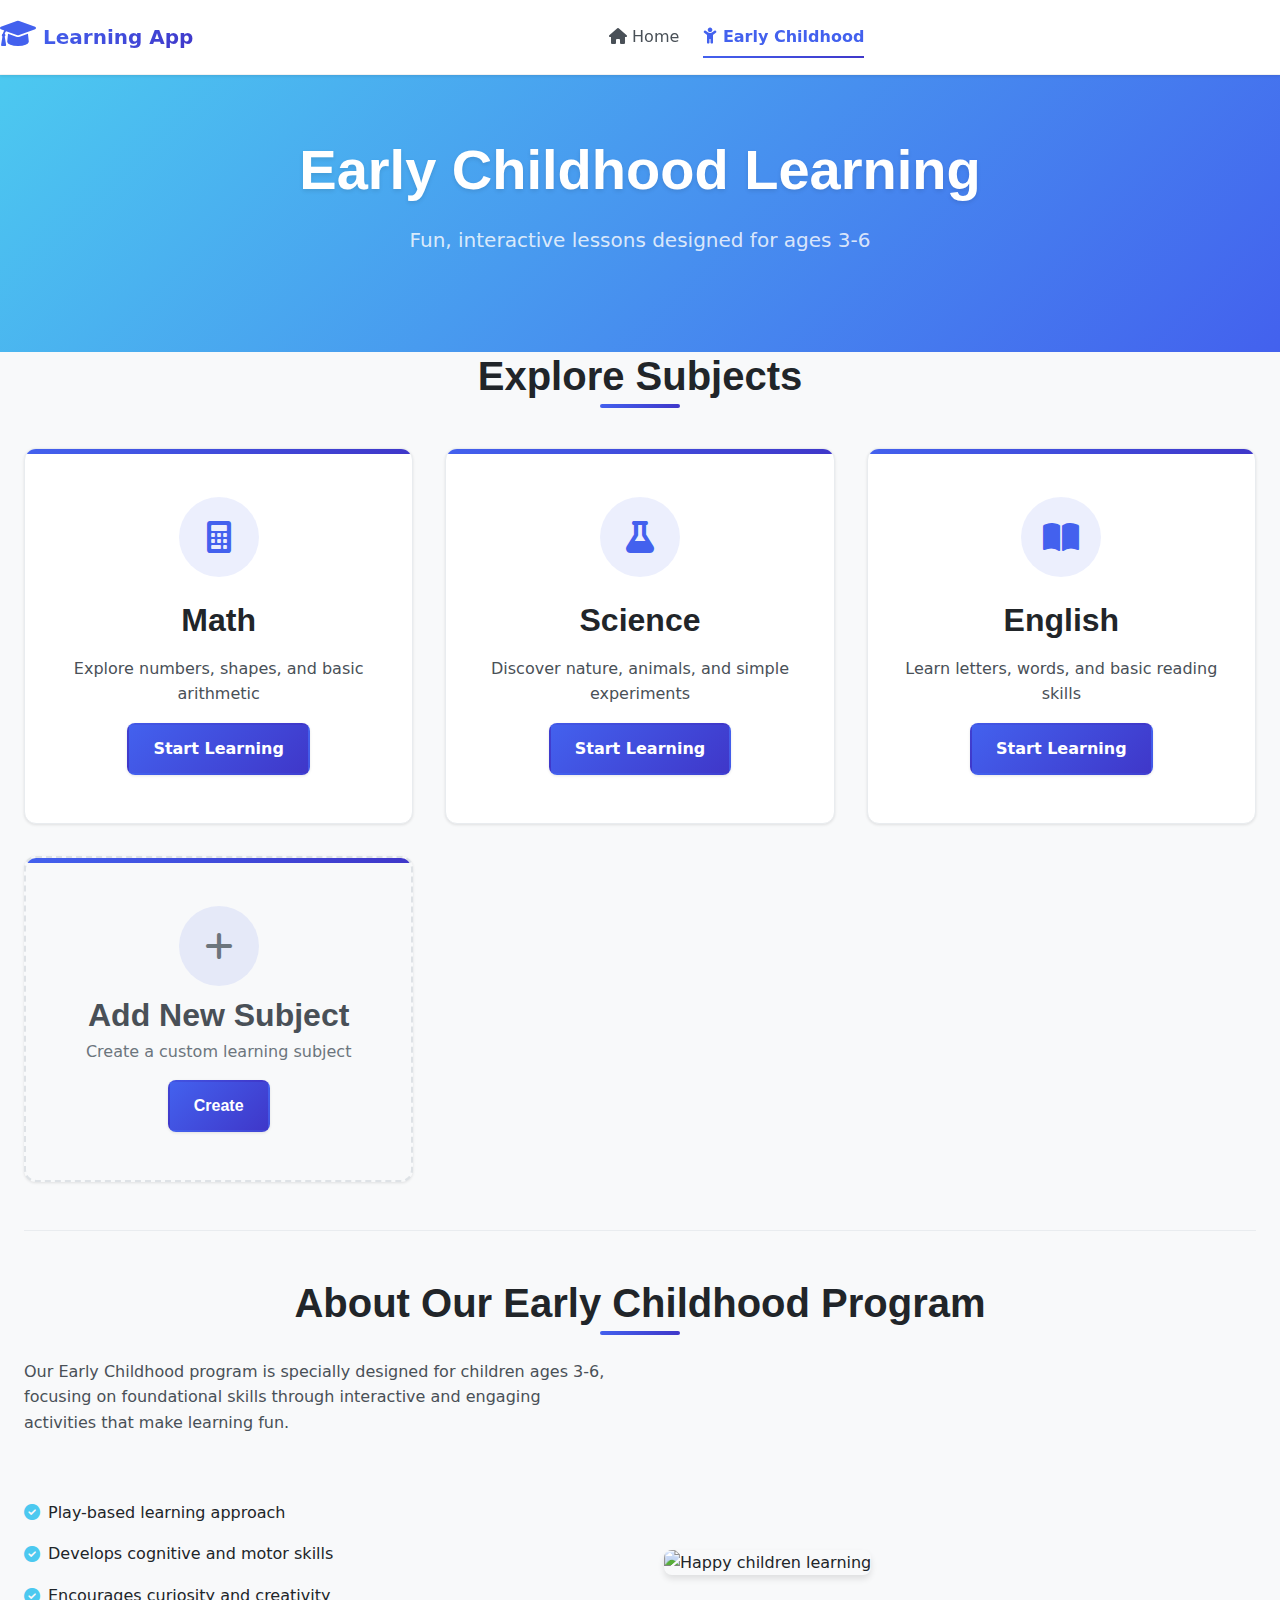
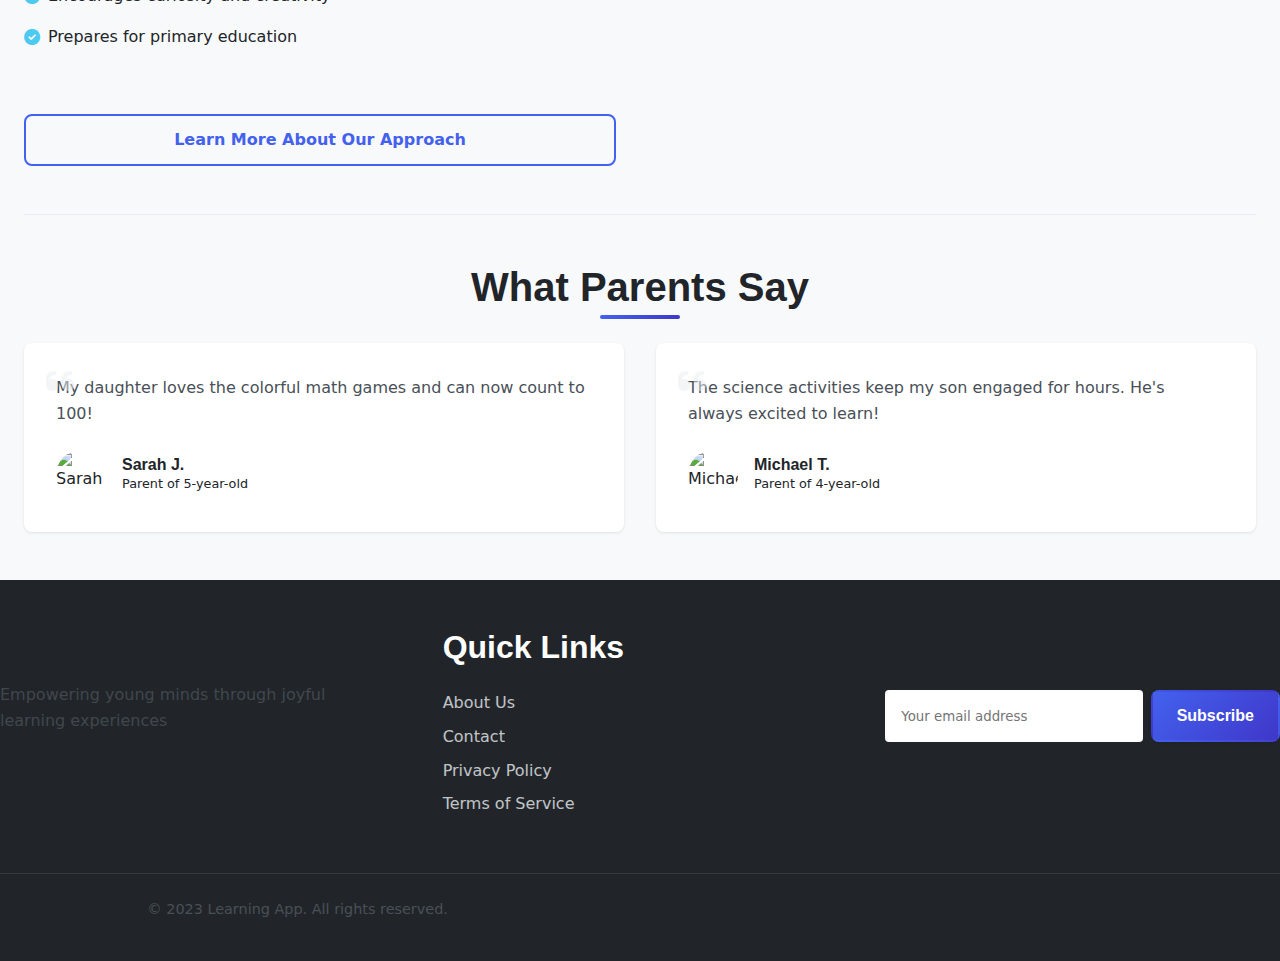
==== levels/early-childhood.html @ 5a303c53 "Add files via upload" ====
<!DOCTYPE html>
<html lang="en">
<head>
  <meta charset="UTF-8">
  <meta name="viewport" content="width=device-width, initial-scale=1.0">
  <title>Early Childhood | Learning App</title>
  <link rel="stylesheet" href="../css/style.css">
  <link rel="stylesheet" href="https://cdnjs.cloudflare.com/ajax/libs/font-awesome/6.0.0/css/all.min.css">
  <link rel="icon" href="../assets/images/favicon.ico" type="image/x-icon">
  <style>
    /* Add Subject Card Styles */
    #add-subject-card {
      background-color: #f8f9fa;
      border: 2px dashed #dee2e6;
      cursor: pointer;
      transition: all 0.3s ease;
      display: flex;
      flex-direction: column;
      align-items: center;
      justify-content: center;
      text-align: center;
    }

    #add-subject-card:hover {
      background-color: #e9ecef;
      border-color: #adb5bd;
      transform: scale(1.02);
    }

    #add-subject-card .card-icon {
      color: #6c757d;
      font-size: 2rem;
      margin-bottom: 10px;
    }

    #add-subject-card h3 {
      color: #495057;
      margin-bottom: 5px;
    }

    #add-subject-card p {
      color: #6c757d;
      margin-bottom: 15px;
    }

    /* Modal Styles */
    .modal {
      position: fixed;
      top: 0;
      left: 0;
      width: 100%;
      height: 100%;
      background: rgba(0,0,0,0.8);
      display: flex;
      align-items: center;
      justify-content: center;
      z-index: 1000;
      opacity: 0;
      visibility: hidden;
      transition: all 0.3s ease;
    }
    
    .modal.active {
      opacity: 1;
      visibility: visible;
    }
    
    .modal-content {
      width: 90%;
      max-width: 500px;
      background: white;
      border-radius: 10px;
      padding: 25px;
      position: relative;
      box-shadow: 0 5px 20px rgba(0,0,0,0.2);
    }
    
    .close-modal {
      position: absolute;
      top: 15px;
      right: 15px;
      font-size: 1.5rem;
      cursor: pointer;
      color: #666;
      transition: color 0.2s;
    }
    
    .close-modal:hover {
      color: #333;
    }
    
    .modal-form .form-group {
      margin-bottom: 1.5rem;
    }
    
    .modal-form label {
      display: block;
      margin-bottom: 0.5rem;
      font-weight: 600;
      color: #333;
    }
    
    .modal-form .form-control {
      width: 100%;
      padding: 10px;
      border: 1px solid #ddd;
      border-radius: 6px;
      font-size: 1rem;
      transition: border-color 0.3s;
    }
    
    .modal-form .form-control:focus {
      border-color: #4361ee;
      outline: none;
      box-shadow: 0 0 0 3px rgba(67, 97, 238, 0.1);
    }
    
    .modal-form .form-actions {
      display: flex;
      justify-content: flex-end;
      gap: 10px;
      margin-top: 2rem;
    }
    
    /* Color input styling */
    input[type="color"] {
      width: 60px;
      height: 40px;
      padding: 2px;
      border-radius: 6px;
      cursor: pointer;
    }
    
    /* Help text */
    .help-text {
      font-size: 0.8rem;
      color: #6c757d;
      margin-top: 5px;
      display: block;
    }
    
    /* Icon preview */
    #icon-preview {
      font-size: 1.5rem;
      margin-left: 10px;
      vertical-align: middle;
      color: #4361ee;
    }

    /* Delete button styles */
    .subject-card {
      position: relative;
    }
    
    .delete-subject-btn {
      position: absolute;
      top: 10px;
      right: 10px;
      background: rgba(255, 0, 0, 0.8);
      color: white;
      border: none;
      border-radius: 50%;
      width: 25px;
      height: 25px;
      font-size: 12px;
      cursor: pointer;
      display: flex;
      align-items: center;
      justify-content: center;
      opacity: 0;
      transition: opacity 0.3s ease;
    }
    
    .subject-card:hover .delete-subject-btn {
      opacity: 1;
    }
    
    .delete-subject-btn:hover {
      background: rgba(255, 0, 0, 1);
    }
      /* Edit button styles */
  .edit-subject-btn {
    position: absolute;
    top: 10px;
    right: 45px;
    background: rgba(0, 123, 255, 0.8);
    color: white;
    border: none;
    border-radius: 50%;
    width: 25px;
    height: 25px;
    font-size: 12px;
    cursor: pointer;
    display: flex;
    align-items: center;
    justify-content: center;
    opacity: 0;
    transition: opacity 0.3s ease;
  }
  
  .subject-card:hover .edit-subject-btn {
    opacity: 1;
  }
  
  .edit-subject-btn:hover {
    background: rgba(0, 123, 255, 1);
  }
    /* Confirmation modal styles */
    .confirmation-modal {
      text-align: center;
    }
    
    .confirmation-modal .modal-actions {
      display: flex;
      justify-content: center;
      gap: 15px;
      margin-top: 20px;
    }

    /* Danger button */
    .btn-danger {
      background-color: #dc3545;
      color: white;
      border: 1px solid #dc3545;
    }

    .btn-danger:hover {
      background-color: #bb2d3b;
      border-color: #b02a37;
    }
  </style>
</head>
<body>
  <!-- Navigation Bar -->
  <nav class="main-nav">
    <div class="nav-container">
      <div class="nav-brand">
        <a href="../index.html">
          <i class="fas fa-graduation-cap logo-icon"></i>
          <span class="logo-text">Learning App</span>
        </a>
      </div>
      <div class="nav-links">
        <a href="../index.html"><i class="fas fa-home"></i> Home</a>
        <a href="early-childhood.html" class="active"><i class="fas fa-child"></i> Early Childhood</a>
      </div>
      <div class="auth-buttons">
        <span id="user-greeting"></span>
        <button id="logout-btn" class="btn btn-outline">
          <i class="fas fa-sign-out-alt"></i> Logout
        </button>
      </div>
    </div>
  </nav>

  <!-- Hero Section -->
  <section class="hero hero-early-childhood">
    <div class="hero-content">
      <h1>Early Childhood Learning</h1>
      <p class="hero-subtitle">Fun, interactive lessons designed for ages 3-6</p>
    </div>
  </section>

  <!-- Main Content -->
  <main class="container">
    <section class="education-subjects">
      <h2 class="section-title">Explore Subjects</h2>
      <div class="subject-grid">
        <!-- Default Subjects -->
        <a href="subject-viewer.html?subject=math" class="subject-card">
          <div class="card-icon">
            <i class="fas fa-calculator"></i>
          </div>
          <h3>Math</h3>
          <p>Explore numbers, shapes, and basic arithmetic</p>
          <span class="btn btn-primary">Start Learning</span>
        </a>

        <a href="subject-viewer.html?subject=science" class="subject-card">
          <div class="card-icon">
            <i class="fas fa-flask"></i>
          </div>
          <h3>Science</h3>
          <p>Discover nature, animals, and simple experiments</p>
          <span class="btn btn-primary">Start Learning</span>
        </a>

        <a href="subject-viewer.html?subject=english" class="subject-card">
          <div class="card-icon">
            <i class="fas fa-book-open"></i>
          </div>
          <h3>English</h3>
          <p>Learn letters, words, and basic reading skills</p>
          <span class="btn btn-primary">Start Learning</span>
        </a>

        <!-- Add New Subject Card -->
        <div class="subject-card" id="add-subject-card">
          <div class="card-icon">
            <i class="fas fa-plus"></i>
          </div>
          <h3>Add New Subject</h3>
          <p>Create a custom learning subject</p>
          <button class="btn btn-primary" id="add-subject-btn">Create</button>
        </div>
      </div>
    </section>

    <section class="age-group-info">
      <h2 class="section-title">About Our Early Childhood Program</h2>
      <div class="info-content">
        <div class="info-text">
          <p>Our Early Childhood program is specially designed for children ages 3-6, focusing on foundational skills through interactive and engaging activities that make learning fun.</p>
          <ul class="benefits-list">
            <li><i class="fas fa-check-circle"></i> Play-based learning approach</li>
            <li><i class="fas fa-check-circle"></i> Develops cognitive and motor skills</li>
            <li><i class="fas fa-check-circle"></i> Encourages curiosity and creativity</li>
            <li><i class="fas fa-check-circle"></i> Prepares for primary education</li>
          </ul>
          <a href="../about.html" class="btn btn-outline">Learn More About Our Approach</a>
        </div>
        <div class="info-image">
          <img src="../assets/images/earlychild.jpg" alt="Happy children learning" loading="lazy">
        </div>
      </div>
    </section>

    <section class="testimonials">
      <h2 class="section-title">What Parents Say</h2>
      <div class="testimonial-grid">
        <div class="testimonial-card">
          <div class="testimonial-content">
            <i class="fas fa-quote-left quote-icon"></i>
            <p>My daughter loves the colorful math games and can now count to 100!</p>
          </div>
          <div class="testimonial-author">
            <img src="../assets/images/parent1.jpg" alt="Sarah J." loading="lazy">
            <div>
              <h4>Sarah J.</h4>
              <p>Parent of 5-year-old</p>
            </div>
          </div>
        </div>
        <div class="testimonial-card">
          <div class="testimonial-content">
            <i class="fas fa-quote-left quote-icon"></i>
            <p>The science activities keep my son engaged for hours. He's always excited to learn!</p>
          </div>
          <div class="testimonial-author">
            <img src="../assets/images/parent2.jpg" alt="Michael T." loading="lazy">
            <div>
              <h4>Michael T.</h4>
              <p>Parent of 4-year-old</p>
            </div>
          </div>
        </div>
      </div>
    </section>
  </main>

  <!-- Footer -->
  <footer class="main-footer">
    <div class="footer-container">
      <div class="footer-about">
        <h3>Learning App</h3>
        <p>Empowering young minds through joyful learning experiences</p>
      </div>
      <div class="footer-links">
        <h3>Quick Links</h3>
        <ul>
          <li><a href="../about.html">About Us</a></li>
          <li><a href="../contact.html">Contact</a></li>
          <li><a href="../privacy.html">Privacy Policy</a></li>
          <li><a href="../terms.html">Terms of Service</a></li>
        </ul>
      </div>
      <div class="footer-newsletter">
        <h3>Stay Updated</h3>
        <form class="newsletter-form">
          <input type="email" placeholder="Your email address" required>
          <button type="submit" class="btn btn-primary">Subscribe</button>
        </form>
      </div>
    </div>
    <div class="footer-bottom">
      <p>&copy; 2023 Learning App. All rights reserved.</p>
    </div>
  </footer>

  <!-- New Subject Modal -->
  <div class="modal" id="new-subject-modal">
    <div class="modal-content">
      <span class="close-modal">&times;</span>
      <h3>Create New Subject</h3>
      <form id="subject-form" class="modal-form">
        <div class="form-group">
          <label for="subject-name">Subject Name</label>
          <input type="text" id="subject-name" class="form-control" required placeholder="e.g., Music, Art, Geography">
        </div>
        <div class="form-group">
          <label for="subject-description">Description</label>
          <textarea id="subject-description" class="form-control" rows="3" required placeholder="Brief description of what this subject covers"></textarea>
        </div>
        <div class="form-group">
          <label for="subject-icon">Icon 
            <span id="icon-preview"></span>
          </label>
          <input type="text" id="subject-icon" class="form-control" required placeholder="fas fa-music" value="fas fa-star">
          <span class="help-text">Enter a Font Awesome icon class (e.g., fas fa-music, fas fa-paint-brush)</span>
        </div>
        <div class="form-group">
          <label for="subject-color">Theme Color</label>
          <div style="display: flex; align-items: center; gap: 10px;">
            <input type="color" id="subject-color" class="form-control" value="#4361ee">
            <span id="color-value">#4361ee</span>
          </div>
        </div>
        <div class="form-group">
          <label for="subject-thumbnail">Thumbnail Image (Optional)</label>
          <input type="file" id="subject-thumbnail" class="form-control" accept="image/*">
          <span class="help-text">Recommended size: 800x400 pixels</span>
        </div>
        <div class="form-actions">
          <button type="button" id="cancel-subject" class="btn btn-outline">Cancel</button>
          <button type="submit" class="btn btn-primary">Create Subject</button>
        </div>
      </form>
    </div>
  </div>

  <!-- Confirmation Modal -->
  <div class="modal" id="confirmation-modal">
    <div class="modal-content confirmation-modal">
      <h3>Delete Subject</h3>
      <p>Are you sure you want to delete this subject? This action cannot be undone.</p>
      <div class="modal-actions">
        <button id="confirm-delete" class="btn btn-danger">Delete</button>
        <button id="cancel-delete" class="btn btn-outline">Cancel</button>
      </div>
    </div>
  </div>

  <script>
    document.addEventListener('DOMContentLoaded', function() {
      // User authentication
      const currentUser = JSON.parse(localStorage.getItem('currentUser')) || { username: 'Guest' };
      const greeting = document.getElementById('user-greeting');
      
      if (currentUser.username !== 'Guest') {
        greeting.innerHTML = `<i class="fas fa-user"></i> Welcome, ${currentUser.username}!`;
      } else {
        document.getElementById('logout-btn').style.display = 'none';
      }
      
      // Logout functionality
      document.getElementById('logout-btn').addEventListener('click', function() {
        localStorage.removeItem('currentUser');
        window.location.href = '../index.html';
      });

      // Load custom subjects
      loadCustomSubjects();

      // New Subject Modal Functionality
      const newSubjectModal = document.getElementById('new-subject-modal');
      const subjectForm = document.getElementById('subject-form');
      
      // Open modal
      document.getElementById('add-subject-btn').addEventListener('click', function() {
        newSubjectModal.classList.add('active');
      });
      
      // Close modal
      document.getElementById('cancel-subject').addEventListener('click', function() {
        newSubjectModal.classList.remove('active');
      });
      
      document.querySelector('.close-modal').addEventListener('click', function() {
        newSubjectModal.classList.remove('active');
      });
      
      // Icon preview
      const iconInput = document.getElementById('subject-icon');
      const iconPreview = document.getElementById('icon-preview');
      
      iconInput.addEventListener('input', function() {
        iconPreview.className = this.value;
      });
      
      // Initialize icon preview
      iconPreview.className = iconInput.value;
      
      // Color value display
      const colorInput = document.getElementById('subject-color');
      const colorValue = document.getElementById('color-value');
      
      colorInput.addEventListener('input', function() {
        colorValue.textContent = this.value;
      });
      
      // Form submission
      subjectForm.addEventListener('submit', function(e) {
        e.preventDefault();
        
        // Get form data
        const name = document.getElementById('subject-name').value.trim();
        const description = document.getElementById('subject-description').value.trim();
        const icon = document.getElementById('subject-icon').value.trim();
        const color = document.getElementById('subject-color').value;
        const thumbnailFile = document.getElementById('subject-thumbnail').files[0];
        
        // Validate icon
        if (!icon.startsWith('fas fa-') && !icon.startsWith('fab fa-') && !icon.startsWith('far fa-')) {
          alert('Icon must be a valid Font Awesome class starting with fas fa-, fab fa-, or far fa-');
          return;
        }
        
        // Create subject object
        const newSubject = {
          id: Date.now(),
          name,
          description,
          icon,
          color,
          createdBy: currentUser.username,
          date: new Date().toISOString()
        };
        
        // Handle thumbnail if provided
        if (thumbnailFile) {
          newSubject.thumbnail = URL.createObjectURL(thumbnailFile);
        } else {
          // Default thumbnail
          newSubject.thumbnail = 'https://images.unsplash.com/photo-1546410531-bb4caa6b424d?ixlib=rb-1.2.1&auto=format&fit=crop&w=800&q=80';
        }
        
        // Save to localStorage
        let customSubjects = JSON.parse(localStorage.getItem('customSubjects')) || [];
        customSubjects.push(newSubject);
        localStorage.setItem('customSubjects', JSON.stringify(customSubjects));
        
        // Add to the subject grid
        addSubjectToGrid(newSubject);
        
        // Reset form and close modal
        subjectForm.reset();
        newSubjectModal.classList.remove('active');
        
        // Show success message
        showNotification(`"${name}" subject created successfully!`);
      });
      
      // Function to load custom subjects
      function loadCustomSubjects() {
        const customSubjects = JSON.parse(localStorage.getItem('customSubjects')) || [];
        const subjectGrid = document.querySelector('.subject-grid');
        
        customSubjects.forEach(subject => {
          addSubjectToGrid(subject);
        });
      }
      
      // Function to add a subject to the grid
      function addSubjectToGrid(subject) {
        const subjectGrid = document.querySelector('.subject-grid');
        const addSubjectCard = document.getElementById('add-subject-card');
        
        const subjectCard = document.createElement('a');
        subjectCard.href = `subject-viewer.html?subject=${subject.id}`;
        subjectCard.className = 'subject-card';
        subjectCard.innerHTML = `
          <div class="card-icon">
            <i class="${subject.icon}"></i>
          </div>
          <h3>${subject.name}</h3>
          <p>${subject.description}</p>
          <span class="btn btn-primary">Start Learning</span>
        `;
        
        // Add delete button only for custom subjects
        addDeleteButton(subjectCard, subject.id);
        
        // Insert before the "Add Subject" card
        subjectGrid.insertBefore(subjectCard, addSubjectCard);
      }
      
      // Delete Subject Functionality
      let subjectToDelete = null;

      // Function to add delete button to custom subjects
      function addDeleteButton(subjectCard, subjectId) {
        const deleteBtn = document.createElement('button');
        deleteBtn.className = 'delete-subject-btn';
        deleteBtn.innerHTML = '<i class="fas fa-trash"></i>';
        deleteBtn.onclick = function(e) {
          e.preventDefault();
          e.stopPropagation();
          subjectToDelete = subjectId;
          document.getElementById('confirmation-modal').classList.add('active');
        };
        subjectCard.appendChild(deleteBtn);
      }

      // Confirmation modal handlers
      document.getElementById('confirm-delete').addEventListener('click', function() {
        if (subjectToDelete) {
          deleteSubject(subjectToDelete);
          subjectToDelete = null;
        }
        document.getElementById('confirmation-modal').classList.remove('active');
      });

      document.getElementById('cancel-delete').addEventListener('click', function() {
        subjectToDelete = null;
        document.getElementById('confirmation-modal').classList.remove('active');
      });

      // Function to delete a subject
      function deleteSubject(subjectId) {
        let customSubjects = JSON.parse(localStorage.getItem('customSubjects')) || [];
        
        // Find the subject to get its name for the notification
        const subjectToDelete = customSubjects.find(subject => subject.id === subjectId);
        const subjectName = subjectToDelete ? subjectToDelete.name : 'Subject';
        
        // Filter out the deleted subject
        customSubjects = customSubjects.filter(subject => subject.id !== subjectId);
        localStorage.setItem('customSubjects', JSON.stringify(customSubjects));
        
        // Remove from DOM
        const subjectCard = document.querySelector(`a[href="subject-viewer.html?subject=${subjectId}"]`);
        if (subjectCard) {
          subjectCard.remove();
        }
        
        showNotification(`"${subjectName}" deleted successfully`);
      }
      // Edit Subject Functionality
function addEditButton(subjectCard, subject) {
  const editBtn = document.createElement('button');
  editBtn.className = 'edit-subject-btn';
  editBtn.innerHTML = '<i class="fas fa-edit"></i>';
  editBtn.onclick = function(e) {
    e.preventDefault();
    e.stopPropagation();
    openEditModal(subject);
  };
  subjectCard.appendChild(editBtn);
}

function openEditModal(subject) {
  document.getElementById('subject-name').value = subject.name;
  document.getElementById('subject-description').value = subject.description;
  document.getElementById('subject-icon').value = subject.icon;
  document.getElementById('subject-color').value = subject.color;
  document.getElementById('color-value').textContent = subject.color;
  document.getElementById('icon-preview').className = subject.icon;
  
  // Change modal title and button
  document.querySelector('#new-subject-modal h3').textContent = 'Edit Subject';
  document.querySelector('#subject-form button[type="submit"]').textContent = 'Update Subject';
  
  // Store the subject ID being edited
  document.getElementById('subject-form').dataset.editingId = subject.id;
  
  // Open modal
  document.getElementById('new-subject-modal').classList.add('active');
}

// Update the form submission handler
subjectForm.addEventListener('submit', function(e) {
  e.preventDefault();
  
  // Get form data
  const name = document.getElementById('subject-name').value.trim();
  const description = document.getElementById('subject-description').value.trim();
  const icon = document.getElementById('subject-icon').value.trim();
  const color = document.getElementById('subject-color').value;
  const thumbnailFile = document.getElementById('subject-thumbnail').files[0];
  const isEditing = this.dataset.editingId;
  
  // Validate icon
  if (!icon.startsWith('fas fa-') && !icon.startsWith('fab fa-') && !icon.startsWith('far fa-')) {
    alert('Icon must be a valid Font Awesome class starting with fas fa-, fab fa-, or far fa-');
    return;
  }
  
  let customSubjects = JSON.parse(localStorage.getItem('customSubjects')) || [];
  
  if (isEditing) {
    // Update existing subject
    const subjectIndex = customSubjects.findIndex(s => s.id == isEditing);
    if (subjectIndex !== -1) {
      customSubjects[subjectIndex] = {
        ...customSubjects[subjectIndex],
        name,
        description,
        icon,
        color
      };
      
      if (thumbnailFile) {
        customSubjects[subjectIndex].thumbnail = URL.createObjectURL(thumbnailFile);
      }
      
      localStorage.setItem('customSubjects', JSON.stringify(customSubjects));
      
      // Update the DOM
      const subjectCard = document.querySelector(`a[href="subject-viewer.html?subject=${isEditing}"]`);
      if (subjectCard) {
        subjectCard.querySelector('h3').textContent = name;
        subjectCard.querySelector('p').textContent = description;
        subjectCard.querySelector('.card-icon i').className = icon;
      }
      
      showNotification(`"${name}" subject updated successfully!`);
    }
  } else {
    // Create new subject
    const newSubject = {
      id: Date.now(),
      name,
      description,
      icon,
      color,
      createdBy: currentUser.username,
      date: new Date().toISOString()
    };
    
    if (thumbnailFile) {
      newSubject.thumbnail = URL.createObjectURL(thumbnailFile);
    } else {
      newSubject.thumbnail = 'https://images.unsplash.com/photo-1546410531-bb4caa6b424d?ixlib=rb-1.2.1&auto=format&fit=crop&w=800&q=80';
    }
    
    customSubjects.push(newSubject);
    localStorage.setItem('customSubjects', JSON.stringify(customSubjects));
    addSubjectToGrid(newSubject);
    showNotification(`"${name}" subject created successfully!`);
  }
  
  // Reset form and close modal
  subjectForm.reset();
  delete subjectForm.dataset.editingId;
  document.querySelector('#new-subject-modal h3').textContent = 'Create New Subject';
  document.querySelector('#subject-form button[type="submit"]').textContent = 'Create Subject';
  document.getElementById('new-subject-modal').classList.remove('active');
});

// Update the addSubjectToGrid function to include edit button
function addSubjectToGrid(subject) {
  const subjectGrid = document.querySelector('.subject-grid');
  const addSubjectCard = document.getElementById('add-subject-card');
  
  const subjectCard = document.createElement('a');
  subjectCard.href = `subject-viewer.html?subject=${subject.id}`;
  subjectCard.className = 'subject-card';
  subjectCard.innerHTML = `
    <div class="card-icon">
      <i class="${subject.icon}"></i>
    </div>
    <h3>${subject.name}</h3>
    <p>${subject.description}</p>
    <span class="btn btn-primary">Start Learning</span>
  `;
  
  // Add edit and delete buttons for custom subjects
  addEditButton(subjectCard, subject);
  addDeleteButton(subjectCard, subject.id);
  
  subjectGrid.insertBefore(subjectCard, addSubjectCard);
}
      // Function to show notification
      function showNotification(message) {
        const notification = document.createElement('div');
        notification.className = 'notification';
        notification.textContent = message;
        notification.style.position = 'fixed';
        notification.style.bottom = '20px';
        notification.style.right = '20px';
        notification.style.backgroundColor = '#4361ee';
        notification.style.color = 'white';
        notification.style.padding = '15px 20px';
        notification.style.borderRadius = '5px';
        notification.style.boxShadow = '0 3px 10px rgba(0,0,0,0.2)';
        notification.style.zIndex = '1000';
        notification.style.animation = 'slideIn 0.3s ease-out';
        
        document.body.appendChild(notification);
        
        setTimeout(() => {
          notification.style.animation = 'slideOut 0.3s ease-in';
          setTimeout(() => {
            document.body.removeChild(notification);
          }, 300);
        }, 3000);
      }
      
      // Add animation styles
      const style = document.createElement('style');
      style.textContent = `
        @keyframes slideIn {
          from { transform: translateX(100%); opacity: 0; }
          to { transform: translateX(0); opacity: 1; }
        }
        @keyframes slideOut {
          from { transform: translateX(0); opacity: 1; }
          to { transform: translateX(100%); opacity: 0; }
        }
      `;
      document.head.appendChild(style);
    });
  </script>
</body>
</html>
---- css/style.css ----
/* ====== ULTIMATE LEARNING APP STYLES ====== */
:root {
  /* Enhanced Color Palette */
  --primary-color: #4361ee;
  --primary-light: #4895ef;
  --primary-dark: #3f37c9;
  --secondary-color: #7209b7;
  --accent-color: #f72585;
  --success-color: #4cc9f0;
  --warning-color: #f8961e;
  --light-color: #f8f9fa;
  --light-gray: #e9ecef;
  --medium-gray: #adb5bd;
  --dark-gray: #495057;
  --dark-color: #212529;
  --white: #ffffff;
  --black: #000000;

  /* Gradients */
  --gradient-primary: linear-gradient(135deg, var(--primary-color), var(--primary-dark));
  --gradient-accent: linear-gradient(135deg, var(--accent-color), var(--secondary-color));

  /* Typography */
  --font-main: 'Inter', 'Segoe UI', system-ui, sans-serif;
  --font-heading: 'Poppins', 'Montserrat', sans-serif;
  --font-code: 'Fira Code', monospace;
  
  /* Spacing System */
  --space-xxs: 0.25rem;
  --space-xs: 0.5rem;
  --space-sm: 1rem;
  --space-md: 1.5rem;
  --space-lg: 2rem;
  --space-xl: 3rem;
  --space-xxl: 4rem;
  
  /* Border Radius */
  --radius-sm: 4px;
  --radius-md: 8px;
  --radius-lg: 12px;
  --radius-xl: 16px;
  --radius-round: 50%;
  
  /* Shadows */
  --shadow-xs: 0 1px 2px rgba(0,0,0,0.05);
  --shadow-sm: 0 1px 3px rgba(0,0,0,0.1);
  --shadow-md: 0 4px 6px rgba(0,0,0,0.1);
  --shadow-lg: 0 10px 15px rgba(0,0,0,0.1);
  --shadow-xl: 0 20px 25px rgba(0,0,0,0.1);
  --shadow-inner: inset 0 2px 4px rgba(0,0,0,0.05);
  
  /* Transitions */
  --transition-fast: 0.15s ease-in-out;
  --transition-normal: 0.3s ease-in-out;
  --transition-slow: 0.5s ease-in-out;
  
  /* Z-index */
  --z-below: -1;
  --z-base: 1;
  --z-dropdown: 100;
  --z-sticky: 200;
  --z-modal: 1000;
  --z-toast: 1100;
}

/* ====== BASE STYLES ====== */
*,
*::before,
*::after {
  box-sizing: border-box;
  margin: 0;
  padding: 0;
}

html {
  scroll-behavior: smooth;
  font-size: 16px;
}

body {
  font-family: var(--font-main);
  line-height: 1.6;
  color: var(--dark-color);
  background-color: var(--light-color);
  -webkit-font-smoothing: antialiased;
  -moz-osx-font-smoothing: grayscale;
}

/* ====== TYPOGRAPHY ENHANCEMENTS ====== */
h1, h2, h3, h4, h5, h6 {
  font-family: var(--font-heading);
  font-weight: 700;
  line-height: 1.2;
  margin-bottom: var(--space-sm);
  color: var(--dark-color);
}

h1 { 
  font-size: clamp(2rem, 5vw, 3.5rem);
  line-height: 1.1;
}

h2 {
  font-size: clamp(1.75rem, 4vw, 2.5rem);
}

h3 {
  font-size: clamp(1.5rem, 3vw, 2rem);
}

p {
  margin-bottom: var(--space-sm);
  color: var(--dark-gray);
  max-width: 65ch;
}

a {
  color: var(--primary-color);
  text-decoration: none;
  transition: var(--transition-fast);
}

a:hover {
  color: var(--primary-dark);
}

/* ====== LAYOUT COMPONENTS ====== */
.container {
  width: 100%;
  max-width: 1280px;
  margin: 0 auto;
  padding: 0 var(--space-md);
}

.section {
  padding: var(--space-xl) 0;
}

.section-title {
  text-align: center;
  margin-bottom: var(--space-lg);
  position: relative;
}

.section-title::after {
  content: '';
  position: absolute;
  bottom: -8px;
  left: 50%;
  transform: translateX(-50%);
  width: 80px;
  height: 4px;
  background: var(--gradient-primary);
  border-radius: 2px;
}

/* ====== BUTTON SUPERCHARGED ====== */
.btn {
  display: inline-flex;
  align-items: center;
  justify-content: center;
  gap: var(--space-xs);
  padding: var(--space-sm) var(--space-md);
  border-radius: var(--radius-md);
  font-weight: 600;
  text-align: center;
  cursor: pointer;
  transition: var(--transition-normal);
  border: 2px solid transparent;
  font-size: 1rem;
  line-height: 1;
}

.btn-primary {
  background: var(--gradient-primary);
  color: var(--white);
  box-shadow: var(--shadow-sm);
}

.btn-primary:hover {
  transform: translateY(-2px);
  box-shadow: var(--shadow-md);
}

.btn-primary:active {
  transform: translateY(0);
  box-shadow: var(--shadow-sm);
}

.btn-outline {
  background: transparent;
  border-color: var(--primary-color);
  color: var(--primary-color);
}

.btn-outline:hover {
  background: var(--primary-color);
  color: var(--white);
}

.btn-icon {
  width: 2.5rem;
  height: 2.5rem;
  padding: 0;
  border-radius: var(--radius-round);
}

/* ====== NAVIGATION 2.0 ====== */
.main-nav {
  position: sticky;
  top: 0;
  z-index: var(--z-sticky);
  background-color: rgba(255,255,255,0.98);
  backdrop-filter: blur(8px);
  box-shadow: var(--shadow-sm);
  border-bottom: 1px solid rgba(0,0,0,0.05);
}

.nav-container {
  display: flex;
  justify-content: space-between;
  align-items: center;
  padding: var(--space-sm) 0;
}

.nav-brand {
  display: flex;
  align-items: center;
  gap: var(--space-sm);
  font-weight: 700;
  font-size: 1.25rem;
}

.logo-icon {
  font-size: 1.8rem;
  color: var(--primary-color);
}

.logo-text {
  background: var(--gradient-primary);
  -webkit-background-clip: text;
  background-clip: text;
  color: transparent;
}

.nav-links {
  display: flex;
  gap: var(--space-md);
}

.nav-links a {
  position: relative;
  padding: var(--space-xs) 0;
  font-weight: 500;
  color: var(--dark-gray);
}

.nav-links a::after {
  content: '';
  position: absolute;
  bottom: 0;
  left: 0;
  width: 0;
  height: 2px;
  background: var(--gradient-primary);
  transition: var(--transition-normal);
}

.nav-links a:hover::after,
.nav-links a.active::after {
  width: 100%;
}

.nav-links a.active {
  color: var(--primary-color);
  font-weight: 600;
}

.auth-buttons {
  display: flex;
  gap: var(--space-sm);
}

/* ====== HERO SECTION ENHANCED ====== */
.hero {
  position: relative;
  overflow: hidden;
  padding: var(--space-xxl) 0;
  color: var(--white);
  text-align: center;
}

.hero::before {
  content: '';
  position: absolute;
  top: 0;
  left: 0;
  width: 100%;
  height: 100%;
  background: var(--gradient-primary);
  z-index: -1;
}

.hero-content {
  max-width: 800px;
  margin: 0 auto;
  position: relative;
  z-index: 1;
}

.hero h1 {
  color: var(--white);
  margin-bottom: var(--space-md);
  text-shadow: 0 2px 4px rgba(0,0,0,0.1);
}

.hero-subtitle {
  font-size: 1.25rem;
  opacity: 0.9;
  margin-bottom: var(--space-lg);
  color: rgba(255,255,255,0.9);
}

/* ====== EDUCATION LEVEL CARDS ====== */
.level-grid {
  display: grid;
  grid-template-columns: repeat(auto-fit, minmax(280px, 1fr));
  gap: var(--space-lg);
  margin-top: var(--space-xl);
}

.level-card {
  background: var(--white);
  border-radius: var(--radius-lg);
  padding: var(--space-xl) var(--space-lg);
  text-align: center;
  box-shadow: var(--shadow-sm);
  transition: var(--transition-normal);
  border: 1px solid var(--light-gray);
  position: relative;
  overflow: hidden;
}

.level-card::before {
  content: '';
  position: absolute;
  top: 0;
  left: 0;
  width: 100%;
  height: 5px;
  background: var(--gradient-primary);
}

.level-card:hover {
  transform: translateY(-8px);
  box-shadow: var(--shadow-lg);
}

.card-icon {
  width: 80px;
  height: 80px;
  margin: 0 auto var(--space-md);
  display: flex;
  align-items: center;
  justify-content: center;
  background: rgba(67, 97, 238, 0.1);
  border-radius: var(--radius-round);
  font-size: 2.5rem;
  color: var(--primary-color);
}

.level-card h3 {
  margin-bottom: var(--space-xs);
}

.level-card p {
  margin-bottom: var(--space-lg);
  color: var(--gray-color);
}

/* ====== FEATURES SECTION ====== */
.features-grid {
  display: grid;
  grid-template-columns: repeat(auto-fit, minmax(300px, 1fr));
  gap: var(--space-lg);
  margin-top: var(--space-xl);
}

.feature-card {
  padding: var(--space-lg);
  border-radius: var(--radius-md);
  background: var(--white);
  box-shadow: var(--shadow-sm);
  transition: var(--transition-normal);
  text-align: center;
}

.feature-card:hover {
  transform: translateY(-5px);
  box-shadow: var(--shadow-md);
}

.feature-icon {
  font-size: 2.5rem;
  margin-bottom: var(--space-md);
  color: var(--primary-color);
  background: rgba(67, 97, 238, 0.1);
  width: 80px;
  height: 80px;
  display: inline-flex;
  align-items: center;
  justify-content: center;
  border-radius: var(--radius-round);
}

.feature-card h3 {
  margin-bottom: var(--space-sm);
}

/* ====== FOOTER ENHANCED ====== */
.main-footer {
  background: var(--dark-color);
  color: var(--light-gray);
  padding-top: var(--space-xl);
}

.footer-container {
  display: grid;
  grid-template-columns: repeat(auto-fit, minmax(250px, 1fr));
  gap: var(--space-xl);
  margin-bottom: var(--space-xl);
}

.footer-brand {
  display: flex;
  flex-direction: column;
  gap: var(--space-sm);
}

.footer-logo {
  display: flex;
  align-items: center;
  gap: var(--space-sm);
  font-weight: 700;
  font-size: 1.25rem;
  color: var(--white);
}

.footer-about {
  opacity: 0.8;
}

.footer-links h3 {
  color: var(--white);
  margin-bottom: var(--space-md);
}

.footer-links ul {
  list-style: none;
}

.footer-links li {
  margin-bottom: var(--space-xs);
}

.footer-links a {
  color: var(--light-gray);
  opacity: 0.8;
  transition: var(--transition-fast);
}

.footer-links a:hover {
  opacity: 1;
  color: var(--white);
  padding-left: var(--space-xs);
}

.newsletter-form {
  display: flex;
  gap: var(--space-xs);
  margin-top: var(--space-md);
}

.newsletter-form input {
  flex: 1;
  padding: var(--space-sm);
  border: none;
  border-radius: var(--radius-sm);
  font-family: var(--font-main);
}

.footer-bottom {
  text-align: center;
  padding: var(--space-md) 0;
  border-top: 1px solid rgba(255,255,255,0.1);
  color: var(--medium-gray);
  font-size: 0.9rem;
}

/* ====== MODAL DIALOG ====== */
.modal {
  position: fixed;
  top: 0;
  left: 0;
  width: 100%;
  height: 100%;
  background: rgba(0,0,0,0.5);
  backdrop-filter: blur(4px);
  display: flex;
  justify-content: center;
  align-items: center;
  z-index: var(--z-modal);
  opacity: 0;
  visibility: hidden;
  transition: var(--transition-normal);
}

.modal.active {
  opacity: 1;
  visibility: visible;
}

.modal-content {
  background: var(--white);
  border-radius: var(--radius-lg);
  width: 100%;
  max-width: 500px;
  padding: var(--space-xl);
  box-shadow: var(--shadow-xl);
  transform: translateY(20px);
  transition: var(--transition-normal);
  position: relative;
}

.modal.active .modal-content {
  transform: translateY(0);
}

.close-modal {
  position: absolute;
  top: var(--space-md);
  right: var(--space-md);
  font-size: 1.5rem;
  cursor: pointer;
  color: var(--medium-gray);
  transition: var(--transition-fast);
}

.close-modal:hover {
  color: var(--dark-color);
  transform: rotate(90deg);
}

/* ====== FORM STYLES ====== */
.form-group {
  margin-bottom: var(--space-md);
}

.form-group label {
  display: block;
  margin-bottom: var(--space-xs);
  font-weight: 500;
  color: var(--dark-color);
}

.form-control {
  width: 100%;
  padding: var(--space-sm);
  border: 1px solid var(--light-gray);
  border-radius: var(--radius-sm);
  font-family: var(--font-main);
  transition: var(--transition-fast);
}

.form-control:focus {
  outline: none;
  border-color: var(--primary-color);
  box-shadow: 0 0 0 3px rgba(67, 97, 238, 0.2);
}

/* ====== ANIMATIONS ====== */
@keyframes fadeIn {
  from { opacity: 0; }
  to { opacity: 1; }
}

@keyframes slideUp {
  from { 
    opacity: 0;
    transform: translateY(20px);
  }
  to { 
    opacity: 1;
    transform: translateY(0);
  }
}

/* ====== UTILITY CLASSES ====== */
.text-center { text-align: center; }
.text-left { text-align: left; }
.text-right { text-align: right; }

.flex {
  display: flex;
  gap: var(--space-sm);
}

.flex-center {
  display: flex;
  align-items: center;
  justify-content: center;
  gap: var(--space-sm);
}

.grid {
  display: grid;
  gap: var(--space-sm);
}

.mt-1 { margin-top: var(--space-xs); }
.mt-2 { margin-top: var(--space-sm); }
.mt-3 { margin-top: var(--space-md); }
.mt-4 { margin-top: var(--space-lg); }
.mt-5 { margin-top: var(--space-xl); }

.mb-1 { margin-bottom: var(--space-xs); }
.mb-2 { margin-bottom: var(--space-sm); }
.mb-3 { margin-bottom: var(--space-md); }
.mb-4 { margin-bottom: var(--space-lg); }
.mb-5 { margin-bottom: var(--space-xl); }

/* ====== RESPONSIVE DESIGN ====== */
@media (max-width: 1024px) {
  .section {
    padding: var(--space-lg) 0;
  }
  
  .hero {
    padding: var(--space-xl) 0;
  }
}

@media (max-width: 768px) {
  .nav-container {
    flex-direction: column;
    gap: var(--space-md);
    padding: var(--space-md);
  }
  
  .nav-links {
    margin: var(--space-sm) 0;
  }
  
  .auth-buttons {
    width: 100%;
    justify-content: center;
  }
  
  .level-grid {
    grid-template-columns: 1fr;
  }
  
  .modal-content {
    padding: var(--space-lg);
  }
}

@media (max-width: 480px) {
  :root {
    --space-md: 1rem;
    --space-lg: 1.5rem;
  }
  
  .btn {
    width: 100%;
  }
  
  .newsletter-form {
    flex-direction: column;
  }
  
  .footer-container {
    grid-template-columns: 1fr;
    gap: var(--space-lg);
  }
}

/* ====== EARLY CHILDHOOD SPECIFIC STYLES ====== */
.hero-early-childhood {
  background: linear-gradient(135deg, #4cc9f0, #4361ee);
}

.subject-grid {
  display: grid;
  grid-template-columns: repeat(auto-fit, minmax(300px, 1fr));
  gap: var(--space-lg);
  margin-top: var(--space-xl);
}

.subject-card {
  background: var(--white);
  border-radius: var(--radius-lg);
  padding: var(--space-xl) var(--space-lg);
  text-align: center;
  box-shadow: var(--shadow-sm);
  transition: var(--transition-normal);
  border: 1px solid var(--light-gray);
  position: relative;
  overflow: hidden;
}

.subject-card::before {
  content: '';
  position: absolute;
  top: 0;
  left: 0;
  width: 100%;
  height: 5px;
  background: var(--gradient-primary);
}

.subject-card:hover {
  transform: translateY(-8px);
  box-shadow: var(--shadow-lg);
}

.subject-card .card-icon {
  width: 80px;
  height: 80px;
  margin: 0 auto var(--space-md);
  display: flex;
  align-items: center;
  justify-content: center;
  background: rgba(67, 97, 238, 0.1);
  border-radius: var(--radius-round);
  font-size: 2rem;
  color: var(--primary-color);
}

.age-group-info {
  margin: var(--space-xl) 0;
  padding: var(--space-xl) 0;
  border-top: 1px solid var(--light-gray);
  border-bottom: 1px solid var(--light-gray);
}

.info-content {
  display: grid;
  grid-template-columns: 1fr 1fr;
  gap: var(--space-xl);
  align-items: center;
}

.info-text {
  display: flex;
  flex-direction: column;
  gap: var(--space-md);
}

.benefits-list {
  list-style: none;
  margin: var(--space-md) 0;
}

.benefits-list li {
  margin-bottom: var(--space-sm);
  display: flex;
  align-items: center;
  gap: var(--space-xs);
}

.benefits-list i {
  color: var(--success-color);
}

.info-image img {
  width: 100%;
  height: auto;
  border-radius: var(--radius-md);
  box-shadow: var(--shadow-md);
}

.testimonials {
  margin: var(--space-xl) 0;
}

.testimonial-grid {
  display: grid;
  grid-template-columns: repeat(auto-fit, minmax(300px, 1fr));
  gap: var(--space-lg);
  margin-top: var(--space-lg);
}

.testimonial-card {
  background: var(--white);
  border-radius: var(--radius-md);
  padding: var(--space-lg);
  box-shadow: var(--shadow-sm);
}

.testimonial-content {
  position: relative;
  margin-bottom: var(--space-md);
}

.quote-icon {
  position: absolute;
  top: -10px;
  left: -10px;
  font-size: 2rem;
  color: var(--light-gray);
  opacity: 0.5;
}

.testimonial-author {
  display: flex;
  align-items: center;
  gap: var(--space-sm);
}

.testimonial-author img {
  width: 50px;
  height: 50px;
  border-radius: 50%;
  object-fit: cover;
}

.testimonial-author h4 {
  margin-bottom: 0;
  font-size: 1rem;
}

.testimonial-author p {
  font-size: 0.8rem;
  color: var(--gray-color);
  margin: 0;
}

/* ====== MATH PAGE SPECIFIC STYLES ====== */
.hero-math {
  background: linear-gradient(135deg, #4361ee, #4cc9f0);
}

.math-content {
  margin-top: var(--space-xl);
}

.content-header {
  display: flex;
  justify-content: space-between;
  align-items: center;
  margin-bottom: var(--space-lg);
  flex-wrap: wrap;
  gap: var(--space-md);
}

.content-tabs {
  display: flex;
  gap: var(--space-xs);
  background: var(--light-gray);
  padding: var(--space-xs);
  border-radius: var(--radius-md);
}

.tab-btn {
  padding: var(--space-sm) var(--space-md);
  border: none;
  background: transparent;
  cursor: pointer;
  font-weight: 600;
  color: var(--dark-gray);
  border-radius: var(--radius-sm);
  transition: var(--transition-fast);
}

.tab-btn.active {
  background: var(--white);
  color: var(--primary-color);
  box-shadow: var(--shadow-xs);
}

.tab-content {
  display: none;
}

.tab-content.active {
  display: block;
}

/* Lessons Grid */
.lessons-grid {
  display: grid;
  grid-template-columns: repeat(auto-fit, minmax(350px, 1fr));
  gap: var(--space-lg);
}

.lesson-card {
  display: flex;
  background: var(--white);
  border-radius: var(--radius-lg);
  overflow: hidden;
  box-shadow: var(--shadow-sm);
  transition: var(--transition-normal);
}

.lesson-card:hover {
  transform: translateY(-5px);
  box-shadow: var(--shadow-md);
}

.lesson-preview {
  position: relative;
  flex: 0 0 150px;
}

.lesson-preview img {
  width: 100%;
  height: 100%;
  object-fit: cover;
}

.difficulty-badge {
  position: absolute;
  top: var(--space-sm);
  left: var(--space-sm);
  padding: var(--space-xxs) var(--space-sm);
  border-radius: var(--radius-sm);
  font-size: 0.8rem;
  font-weight: 600;
  color: var(--white);
}

.difficulty-badge.easy {
  background: var(--success-color);
}

.difficulty-badge.medium {
  background: var(--warning-color);
}

.lesson-info {
  flex: 1;
  padding: var(--space-md);
  display: flex;
  flex-direction: column;
}

.lesson-meta {
  display: flex;
  gap: var(--space-md);
  margin: var(--space-sm) 0;
  font-size: 0.9rem;
  color: var(--gray-color);
}

.lesson-meta i {
  margin-right: var(--space-xxs);
}

/* Exercises Grid */
.exercises-grid {
  display: grid;
  grid-template-columns: repeat(auto-fit, minmax(250px, 1fr));
  gap: var(--space-lg);
}

.exercise-card {
  background: var(--white);
  border-radius: var(--radius-lg);
  padding: var(--space-lg);
  text-align: center;
  box-shadow: var(--shadow-sm);
  transition: var(--transition-normal);
}

.exercise-card:hover {
  transform: translateY(-5px);
  box-shadow: var(--shadow-md);
}

.exercise-icon {
  width: 60px;
  height: 60px;
  margin: 0 auto var(--space-md);
  display: flex;
  align-items: center;
  justify-content: center;
  background: rgba(67, 97, 238, 0.1);
  border-radius: var(--radius-round);
  font-size: 1.5rem;
  color: var(--primary-color);
}

/* Discussion Styles */
.discussion-controls {
  display: flex;
  justify-content: space-between;
  align-items: center;
  margin-bottom: var(--space-lg);
  flex-wrap: wrap;
  gap: var(--space-md);
}

.search-filter {
  display: flex;
  gap: var(--space-md);
  align-items: center;
  flex-wrap: wrap;
}

.search-box {
  position: relative;
  flex: 1;
  min-width: 250px;
}

.search-box i {
  position: absolute;
  left: var(--space-sm);
  top: 50%;
  transform: translateY(-50%);
  color: var(--gray-color);
}

.search-box input {
  width: 100%;
  padding: var(--space-sm) var(--space-sm) var(--space-sm) var(--space-xl);
  border: 1px solid var(--light-gray);
  border-radius: var(--radius-md);
}

.discussion-card {
  background: var(--white);
  border-radius: var(--radius-md);
  padding: var(--space-md);
  margin-bottom: var(--space-md);
  box-shadow: var(--shadow-sm);
}

.discussion-header {
  display: flex;
  gap: var(--space-sm);
  margin-bottom: var(--space-sm);
}

.user-avatar {
  width: 40px;
  height: 40px;
  border-radius: 50%;
  overflow: hidden;
}

.user-avatar img {
  width: 100%;
  height: 100%;
  object-fit: cover;
}

.discussion-meta h3 {
  margin-bottom: var(--space-xxs);
  font-size: 1.1rem;
}

.discussion-meta p {
  font-size: 0.9rem;
  color: var(--gray-color);
  margin: 0;
}

.discussion-content {
  margin-bottom: var(--space-sm);
}

.discussion-footer {
  display: flex;
  justify-content: space-between;
  align-items: center;
}

.discussion-actions {
  display: flex;
  gap: var(--space-md);
}

.action-btn {
  background: none;
  border: none;
  color: var(--gray-color);
  cursor: pointer;
  display: flex;
  align-items: center;
  gap: var(--space-xxs);
  font-size: 0.9rem;
}

.action-btn:hover {
  color: var(--primary-color);
}

.btn-sm {
  padding: var(--space-xs) var(--space-sm);
  font-size: 0.9rem;
}

.loading-indicator,
.no-discussions {
  text-align: center;
  padding: var(--space-xl);
  color: var(--gray-color);
}

.loading-indicator i,
.no-discussions i {
  font-size: 2rem;
  margin-bottom: var(--space-sm);
  display: block;
}

/* Responsive Adjustments */
@media (max-width: 768px) {
  .lesson-card {
    flex-direction: column;
  }
  
  .lesson-preview {
    flex: 0 0 200px;
  }
  
  .content-header {
    flex-direction: column;
    align-items: flex-start;
  }
  
  .content-tabs {
    width: 100%;
  }
  
  .discussion-controls {
    flex-direction: column;
    align-items: flex-start;
  }
  
  .search-filter {
    width: 100%;
  }
  
  .search-box {
    min-width: 100%;
  }
}/* ====== ENHANCED MATH PAGE STYLES ====== */

/* Form Styles */
.lesson-form-container,
.exercise-form-container {
  background: var(--white);
  border-radius: var(--radius-lg);
  padding: var(--space-lg);
  margin-bottom: var(--space-lg);
  box-shadow: var(--shadow-sm);
}

.file-upload-container {
  margin-top: var(--space-xs);
}

.file-upload-label {
  display: inline-block;
  padding: var(--space-sm) var(--space-md);
  background: var(--light-gray);
  border-radius: var(--radius-md);
  cursor: pointer;
  transition: var(--transition-fast);
}

.file-upload-label:hover {
  background: var(--medium-gray);
  color: var(--white);
}

.file-input {
  width: 0.1px;
  height: 0.1px;
  opacity: 0;
  overflow: hidden;
  position: absolute;
  z-index: -1;
}

.file-preview {
  margin-top: var(--space-sm);
}

.file-list {
  display: flex;
  flex-direction: column;
  gap: var(--space-xs);
}

.file-item {
  display: flex;
  align-items: center;
  gap: var(--space-sm);
  padding: var(--space-xs) var(--space-sm);
  background: var(--light-gray);
  border-radius: var(--radius-sm);
}

.file-item i {
  color: var(--primary-color);
}

.file-name {
  flex: 1;
}

.file-size {
  color: var(--medium-gray);
  font-size: 0.8rem;
}

.form-actions {
  display: flex;
  justify-content: flex-end;
  gap: var(--space-sm);
  margin-top: var(--space-md);
}

/* Resource Styles */
.lesson-resources,
.exercise-resources,
.discussion-attachments {
  margin: var(--space-md) 0;
}

.resource-list {
  display: flex;
  flex-direction: column;
  gap: var(--space-xs);
  margin-top: var(--space-xs);
}

.resource-item {
  display: flex;
  align-items: center;
  gap: var(--space-sm);
  padding: var(--space-xs) var(--space-sm);
  background: var(--light-gray);
  border-radius: var(--radius-sm);
  transition: var(--transition-fast);
}

.resource-item:hover {
  background: var(--medium-gray);
  color: var(--white);
}

.resource-item i {
  width: 20px;
  text-align: center;
}

/* Video Modal */
.video-modal-content {
  max-width: 800px;
  width: 90%;
  padding: var(--space-md);
}

.video-container {
  position: relative;
  padding-bottom: 56.25%; /* 16:9 aspect ratio */
  height: 0;
  overflow: hidden;
}

.video-container video {
  position: absolute;
  top: 0;
  left: 0;
  width: 100%;
  height: 100%;
  border-radius: var(--radius-md);
}

/* Notification */
.notification {
  position: fixed;
  bottom: var(--space-lg);
  right: var(--space-lg);
  padding: var(--space-md) var(--space-lg);
  background: var(--success-color);
  color: var(--white);
  border-radius: var(--radius-md);
  box-shadow: var(--shadow-lg);
  display: flex;
  align-items: center;
  gap: var(--space-sm);
  transform: translateY(100px);
  opacity: 0;
  transition: var(--transition-normal);
  z-index: var(--z-toast);
}

.notification.show {
  transform: translateY(0);
  opacity: 1;
}

.notification i {
  font-size: 1.2rem;
}

.close-notification {
  background: none;
  border: none;
  color: var(--white);
  font-size: 1.2rem;
  cursor: pointer;
  margin-left: var(--space-sm);
}

/* Comments Section */
.comments-section {
  margin-top: var(--space-md);
  padding-top: var(--space-md);
  border-top: 1px solid var(--light-gray);
}

.comment-form {
  margin-bottom: var(--space-lg);
}

.comment-list {
  display: flex;
  flex-direction: column;
  gap: var(--space-md);
}

.comment {
  background: var(--light-gray);
  border-radius: var(--radius-md);
  padding: var(--space-md);
}

.comment-header {
  display: flex;
  align-items: center;
  gap: var(--space-sm);
  margin-bottom: var(--space-xs);
}

.comment-avatar {
  width: 30px;
  height: 30px;
  border-radius: 50%;
  object-fit: cover;
}

.comment-author {
  font-weight: 600;
}

.comment-time {
  color: var(--medium-gray);
  font-size: 0.8rem;
}

.comment-body {
  margin-bottom: var(--space-xs);
}

.comment-actions {
  display: flex;
  gap: var(--space-md);
}

.comment-actions button {
  background: none;
  border: none;
  color: var(--medium-gray);
  font-size: 0.8rem;
  cursor: pointer;
  display: flex;
  align-items: center;
  gap: var(--space-xxs);
}

.comment-actions button:hover {
  color: var(--primary-color);
}

.comment-attachment {
  margin-top: var(--space-xs);
}

/* Lesson/Exercise Cards Enhancements */
.lesson-actions {
  position: absolute;
  bottom: var(--space-sm);
  left: 0;
  right: 0;
  display: flex;
  justify-content: center;
  gap: var(--space-md);
  background: rgba(0,0,0,0.5);
  padding: var(--space-xs);
  border-bottom-left-radius: var(--radius-lg);
  border-bottom-right-radius: var(--radius-lg);
}

.action-btn {
  background: none;
  border: none;
  color: var(--white);
  cursor: pointer;
  display: flex;
  align-items: center;
  gap: var(--space-xxs);
  font-size: 0.9rem;
}

.action-btn:hover {
  color: var(--accent-color);
}

.like-btn.liked {
  color: var(--accent-color);
}

.exercise-content {
  flex: 1;
  display: flex;
  flex-direction: column;
}

.exercise-stats {
  display: flex;
  gap: var(--space-md);
  color: var(--medium-gray);
  font-size: 0.9rem;
  margin-bottom: var(--space-sm);
}

.exercise-footer {
  margin-top: auto;
}

/* Responsive Adjustments */
@media (max-width: 768px) {
  .lesson-card {
    flex-direction: column;
  }
  
  .lesson-preview {
    flex: 0 0 200px;
  }
  
  .exercise-card {
    flex-direction: column;
    text-align: center;
  }
  
  .exercise-icon {
    margin-bottom: var(--space-md);
  }
  
  .exercise-stats {
    justify-content: center;
  }
  
  .notification {
    left: var(--space-md);
    right: var(--space-md);
    bottom: var(--space-md);
  }
}
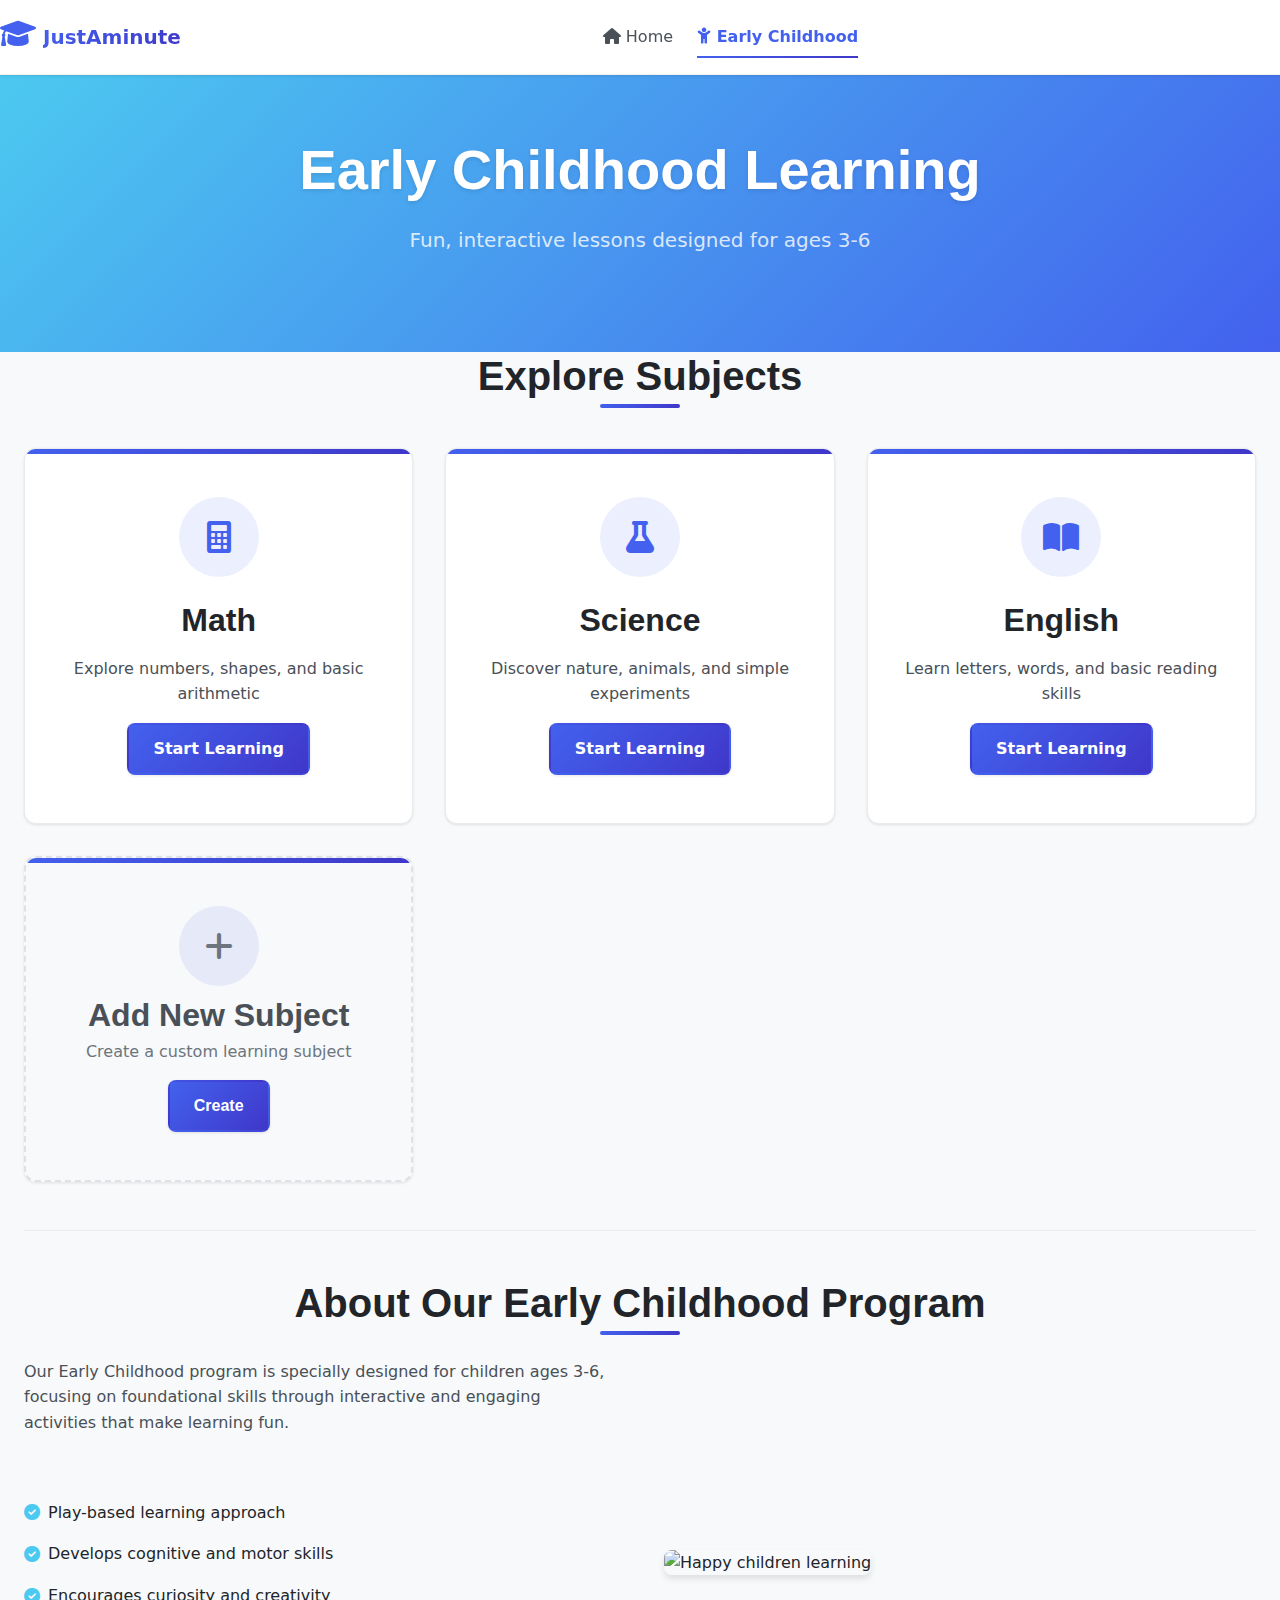
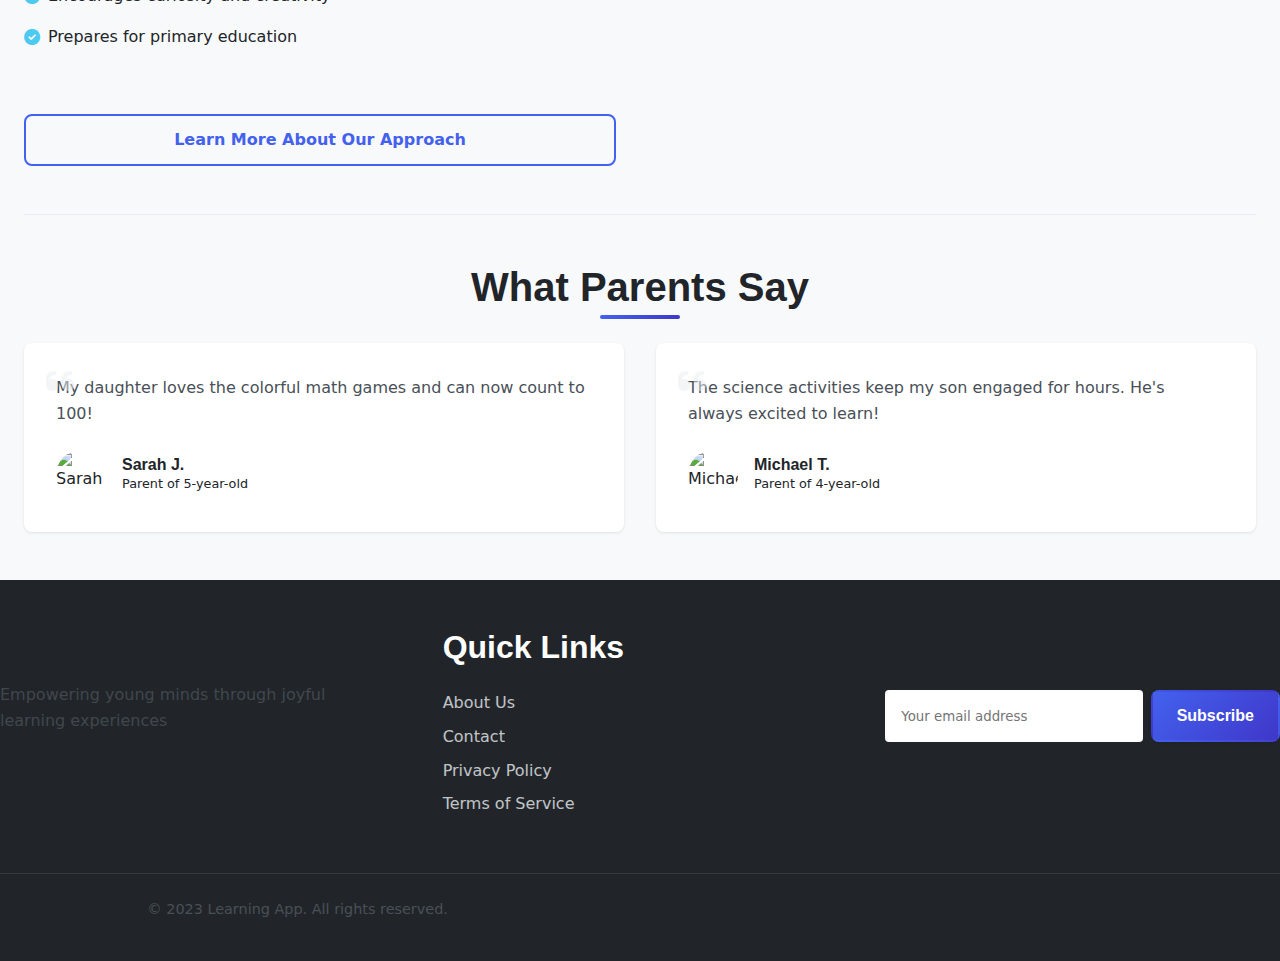
==== commit 76d181fb: "Update early-childhood.html" ====
--- a/levels/early-childhood.html
+++ b/levels/early-childhood.html
@@ -237,7 +237,7 @@
       <div class="nav-brand">
         <a href="../index.html">
           <i class="fas fa-graduation-cap logo-icon"></i>
-          <span class="logo-text">Learning App</span>
+          <span class="logo-text">JustAminute</span>
         </a>
       </div>
       <div class="nav-links">
@@ -812,4 +812,4 @@
     });
   </script>
 </body>
-</html>+</html>
